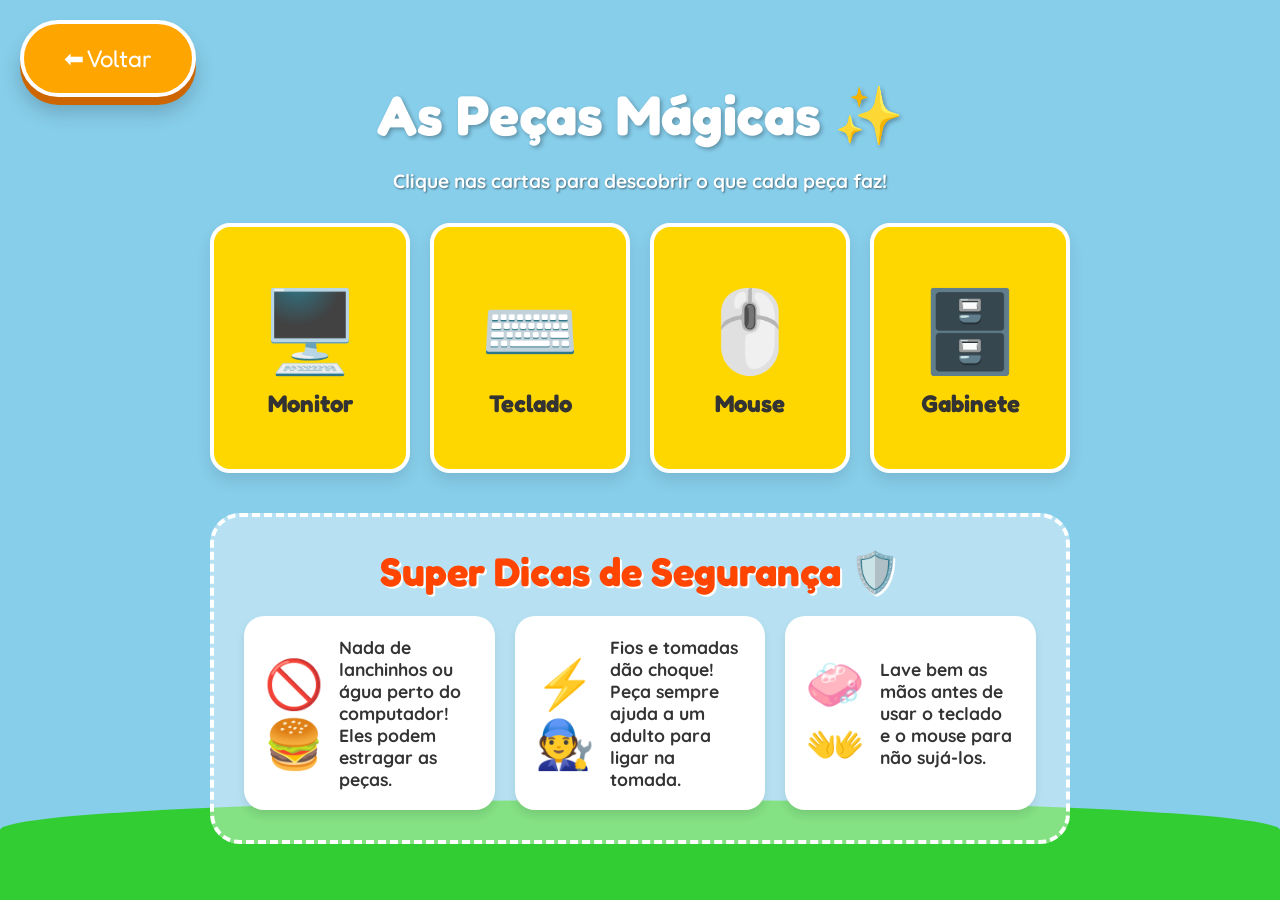
==== computer-basics.html @ 51038aac "feat: Adiciona módulo de Conhecendo o Computador e Dicas" ====
<!DOCTYPE html>
<html lang="pt-BR">
<head>
  <meta charset="UTF-8">
  <meta name="viewport" content="width=device-width, initial-scale=1.0, maximum-scale=1.0, user-scalable=no">
  <title>Conhecendo o Computador - InfoLab Kids</title>
  <link rel="stylesheet" href="css/style.css">
</head>
<body>

  <a href="index.html" class="btn-kid btn-secondary btn-back-fixed">⬅ Voltar</a>

  <div class="basics-container">
    
    <div>
      <h1 class="logo-title" style="margin-bottom: 20px;">As Peças Mágicas ✨</h1>
      <p style="font-size: 1.2rem; font-weight: 700; color: white; text-shadow: 1px 1px 2px rgba(0,0,0,0.5); margin-bottom: 30px;">
        Clique nas cartas para descobrir o que cada peça faz!
      </p>

      <div class="cards-grid">
        
        <!-- Card: Monitor -->
        <div class="flip-card">
          <div class="flip-card-inner">
            <div class="flip-card-front">
              <div class="emoji">🖥️</div>
              <h3>Monitor</h3>
            </div>
            <div class="flip-card-back">
              <p>Eu sou como uma TV! Mostro todos os desenhos e joguinhos para você.</p>
            </div>
          </div>
        </div>

        <!-- Card: Teclado -->
        <div class="flip-card">
          <div class="flip-card-inner">
            <div class="flip-card-front">
              <div class="emoji">⌨️</div>
              <h3>Teclado</h3>
            </div>
            <div class="flip-card-back">
              <p>Tenho muitas letras e números. Uso eles para escrever palavras mágicas!</p>
            </div>
          </div>
        </div>

        <!-- Card: Mouse -->
        <div class="flip-card">
          <div class="flip-card-inner">
            <div class="flip-card-front">
              <div class="emoji">🖱️</div>
              <h3>Mouse</h3>
            </div>
            <div class="flip-card-back">
              <p>Eu sou a sua mão dentro da tela. Comigo você pode clicar e desenhar.</p>
            </div>
          </div>
        </div>

        <!-- Card: Gabinete -->
        <div class="flip-card">
          <div class="flip-card-inner">
            <div class="flip-card-front">
              <div class="emoji">🗄️</div>
              <h3>Gabinete</h3>
            </div>
            <div class="flip-card-back">
              <p>Eu sou o cérebro! Guardo todas as memórias e faço tudo funcionar.</p>
            </div>
          </div>
        </div>

      </div>
    </div>

    <div class="tips-section">
      <h2>Super Dicas de Segurança 🛡️</h2>
      <div class="tips-grid">
        
        <div class="tip-card">
          <div class="tip-emoji">🚫🍔</div>
          <p>Nada de lanchinhos ou água perto do computador! Eles podem estragar as peças.</p>
        </div>

        <div class="tip-card">
          <div class="tip-emoji">⚡🧑‍🔧</div>
          <p>Fios e tomadas dão choque! Peça sempre ajuda a um adulto para ligar na tomada.</p>
        </div>

        <div class="tip-card">
          <div class="tip-emoji">🧼👐</div>
          <p>Lave bem as mãos antes de usar o teclado e o mouse para não sujá-los.</p>
        </div>

      </div>
    </div>

  </div>

  <div class="grass-footer"></div>

  <script src="js/computer-basics.js"></script>
</body>
</html>
---- css/style.css ----
@import url('https://fonts.googleapis.com/css2?family=Fredoka+One&family=Quicksand:wght@600;700&display=swap');

:root {
  --primary-blue: #00BFFF;
  --secondary-blue: #009ACD;
  --bg-sky: #87CEEB;
  --grass-green: #32CD32;
  --button-yellow: #FFD700;
  --button-yellow-hover: #FFC125;
  --button-orange: #FFA500;
  --button-orange-hover: #FF8C00;
  --text-dark: #333333;
  --text-light: #FFFFFF;
}

* {
  box-sizing: border-box;
  margin: 0;
  padding: 0;
}

body {
  font-family: 'Quicksand', sans-serif;
  background-color: var(--bg-sky);
  color: var(--text-dark);
  display: flex;
  flex-direction: column;
  align-items: center;
  min-height: 100vh;
  text-align: center;
  overflow-x: hidden;
}

h1, h2, h3 {
  font-family: 'Fredoka One', cursive;
  margin-bottom: 20px;
  color: var(--text-light);
  text-shadow: 2px 2px 4px rgba(0, 0, 0, 0.3);
}

.container {
  max-width: 800px;
  width: 90%;
  margin: 0 auto;
  padding: 40px 20px;
  background: rgba(255, 255, 255, 0.2);
  border-radius: 30px;
  box-shadow: 0 10px 20px rgba(0,0,0,0.1);
  margin-top: 50px;
}

.logo-title {
  font-size: 3.5rem;
  margin-bottom: 40px;
  animation: bounce 2s infinite;
}

.menu-options {
  display: flex;
  flex-direction: column;
  gap: 20px;
}

.btn-kid {
  display: inline-block;
  text-decoration: none;
  font-family: 'Fredoka One', cursive;
  font-size: 1.5rem;
  padding: 20px 40px;
  border-radius: 50px;
  color: var(--text-dark);
  background-color: var(--button-yellow);
  box-shadow: 0 8px 0 var(--button-orange), 0 15px 20px rgba(0,0,0,0.2);
  transition: all 0.1s ease;
  cursor: pointer;
  border: 4px solid #fff;
  position: relative;
}

.btn-kid:hover {
  background-color: var(--button-yellow-hover);
  transform: translateY(2px);
  box-shadow: 0 6px 0 var(--button-orange), 0 10px 15px rgba(0,0,0,0.2);
}

.btn-kid:active {
  transform: translateY(8px);
  box-shadow: 0 0 0 var(--button-orange), 0 5px 10px rgba(0,0,0,0.2);
}

.btn-secondary {
  background-color: var(--button-orange);
  color: white;
  box-shadow: 0 8px 0 #CD6600, 0 15px 20px rgba(0,0,0,0.2);
}

.btn-secondary:hover {
  background-color: var(--button-orange-hover);
  box-shadow: 0 6px 0 #CD6600, 0 10px 15px rgba(0,0,0,0.2);
}

.btn-secondary:active {
  box-shadow: 0 0 0 #CD6600, 0 5px 10px rgba(0,0,0,0.2);
}

.disabled-btn {
  background-color: #cccccc;
  box-shadow: 0 8px 0 #999999;
  cursor: not-allowed;
  color: #666666;
}
.disabled-btn:hover {
  transform: none;
  background-color: #cccccc;
  box-shadow: 0 8px 0 #999999;
}
.disabled-btn:active {
  transform: none;
  box-shadow: 0 8px 0 #999999;
}

/* Landscape decorations */
.grass-footer {
  position: fixed;
  bottom: 0;
  width: 100%;
  height: 100px;
  background-color: var(--grass-green);
  border-top-left-radius: 50% 30px;
  border-top-right-radius: 50% 30px;
  z-index: -1;
}

/* Animations */
@keyframes bounce {
  0%, 20%, 50%, 80%, 100% {
    transform: translateY(0);
  }
  40% {
    transform: translateY(-20px);
  }
  60% {
    transform: translateY(-10px);
  }
}

/* Mouse Game Specific */
.game-container {
  width: 100vw;
  height: 100vh;
  position: relative;
  overflow: hidden;
  background-color: var(--bg-sky);
}

.scoreboard {
  position: absolute;
  top: 20px;
  right: 30px;
  font-family: 'Fredoka One', cursive;
  font-size: 2rem;
  color: white;
  text-shadow: 2px 2px 0px rgba(0,0,0,0.5);
  background: rgba(0,0,0,0.2);
  padding: 10px 20px;
  border-radius: 20px;
  z-index: 10;
}

.btn-back {
  position: absolute;
  top: 20px;
  left: 30px;
  padding: 10px 20px;
  font-size: 1.2rem;
  z-index: 10;
}

.balloon {
  position: absolute;
  width: 80px;
  height: 100px;
  background-color: red;
  border-radius: 50% 50% 50% 50% / 40% 40% 60% 60%;
  box-shadow: inset -10px -10px 0 rgba(0,0,0,0.1);
  cursor: pointer;
  transition: transform 0.1s;
}

.balloon::after {
  content: '';
  position: absolute;
  bottom: -10px;
  left: 50%;
  transform: translateX(-50%);
  width: 0;
  height: 0;
  border-left: 10px solid transparent;
  border-right: 10px solid transparent;
  border-bottom: 15px solid inherit;
}

.balloon:active {
  transform: scale(0.9);
}

.pop-animation {
  animation: pop 0.2s forwards;
}

@keyframes pop {
  0% { transform: scale(1); opacity: 1; }
  50% { transform: scale(1.5); opacity: 0.8; }
  100% { transform: scale(0); opacity: 0; }
}

@media (max-width: 768px) {
  .logo-title {
    font-size: 2.5rem;
  }
  .btn-kid {
    font-size: 1.2rem;
    padding: 15px 30px;
  }
}

/* --- Computer Basics Module --- */
.basics-container {
  max-width: 900px;
  width: 95%;
  margin: 0 auto;
  padding: 80px 20px 40px; /* space for back btn */
  display: flex;
  flex-direction: column;
  gap: 40px;
}

.cards-grid {
  display: grid;
  grid-template-columns: repeat(auto-fit, minmax(200px, 1fr));
  gap: 20px;
  justify-items: center;
}

/* Flip Card 3D */
.flip-card {
  background-color: transparent;
  width: 200px;
  height: 250px;
  perspective: 1000px;
  cursor: pointer;
}

.flip-card-inner {
  position: relative;
  width: 100%;
  height: 100%;
  text-align: center;
  transition: transform 0.6s;
  transform-style: preserve-3d;
}

.flip-card.flipped .flip-card-inner {
  transform: rotateY(180deg);
}

.flip-card-front, .flip-card-back {
  position: absolute;
  width: 100%;
  height: 100%;
  -webkit-backface-visibility: hidden;
  backface-visibility: hidden;
  border-radius: 20px;
  box-shadow: 0 8px 15px rgba(0,0,0,0.1);
  display: flex;
  flex-direction: column;
  align-items: center;
  justify-content: center;
  padding: 15px;
  border: 4px solid #fff;
}

.flip-card-front {
  background-color: var(--button-yellow);
  color: var(--text-dark);
}

.flip-card-front .emoji {
  font-size: 5rem;
  margin-bottom: 10px;
}

.flip-card-front h3 {
  font-family: 'Fredoka One', cursive;
  color: var(--text-dark);
  text-shadow: none;
  font-size: 1.5rem;
  margin: 0;
}

.flip-card-back {
  background-color: var(--grass-green);
  color: white;
  transform: rotateY(180deg);
}

.flip-card-back p {
  font-size: 1.2rem;
  font-weight: bold;
}

/* Tips Section */
.tips-section {
  background: rgba(255, 255, 255, 0.4);
  padding: 30px;
  border-radius: 30px;
  border: 4px dashed #fff;
}

.tips-section h2 {
  color: #FF4500;
  text-shadow: 2px 2px 0px #fff;
  font-size: 2.5rem;
}

.tips-grid {
  display: grid;
  grid-template-columns: repeat(auto-fit, minmax(250px, 1fr));
  gap: 20px;
  margin-top: 20px;
}

.tip-card {
  background: white;
  padding: 20px;
  border-radius: 20px;
  box-shadow: 0 5px 10px rgba(0,0,0,0.1);
  display: flex;
  align-items: center;
  gap: 15px;
  text-align: left;
}

.tip-card .tip-emoji {
  font-size: 3rem;
}

.tip-card p {
  font-weight: 700;
  color: var(--text-dark);
  font-size: 1.1rem;
}

.btn-back-fixed {
  position: fixed;
  top: 20px;
  left: 20px;
  z-index: 100;
}
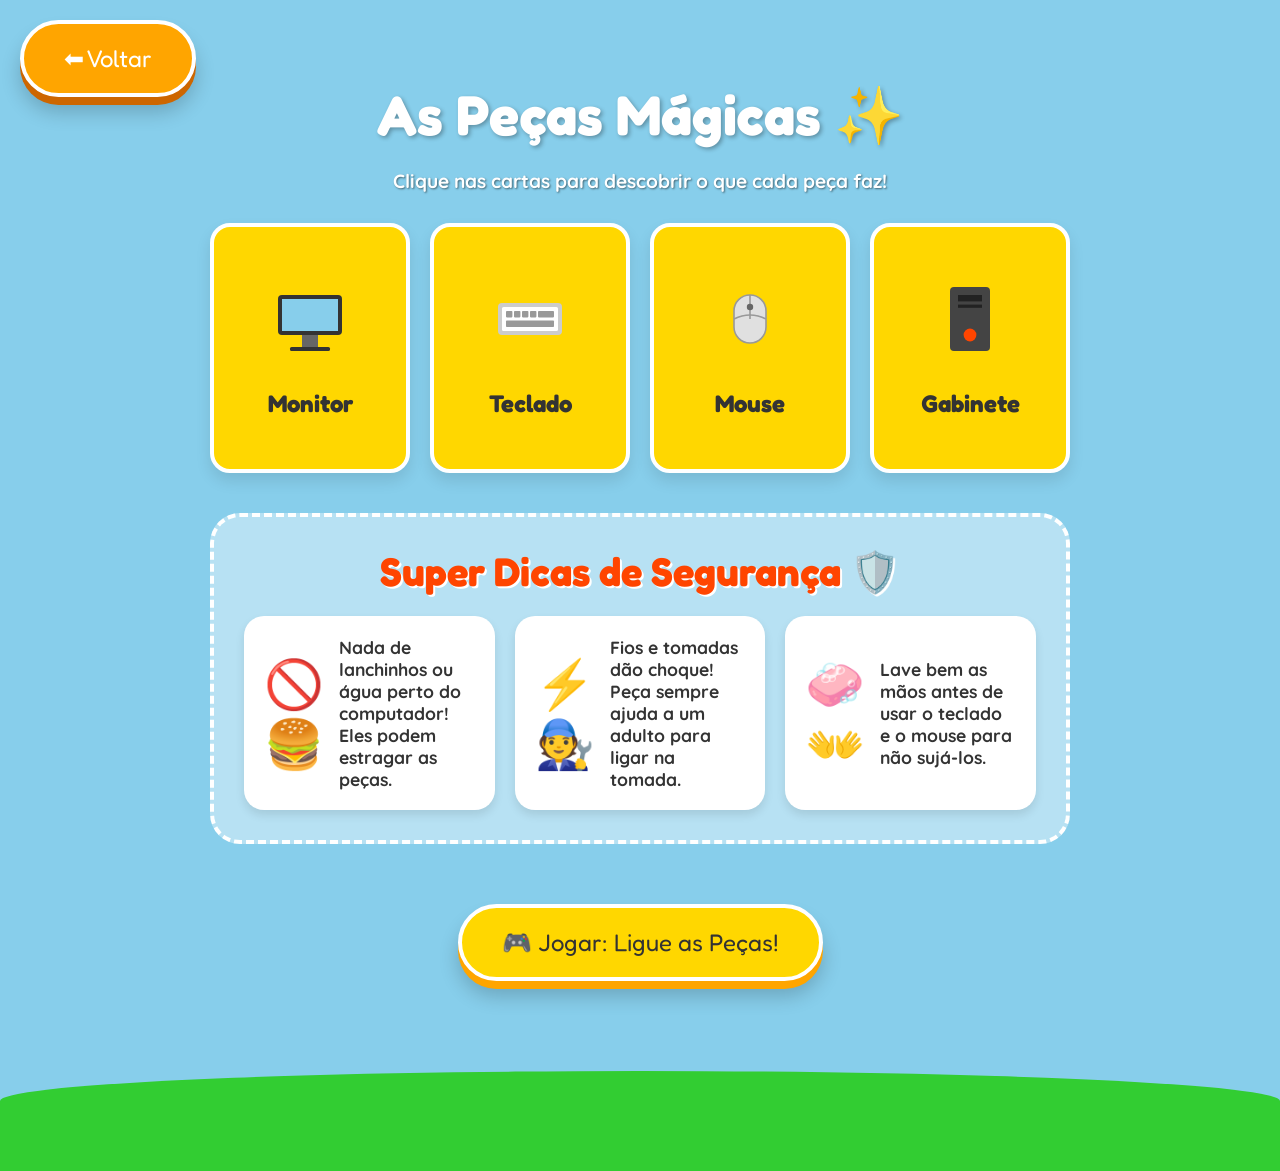
==== commit 92116d5a: "fix: Conserta layout da grama e SVGs. feat: Adiciona minigame Ligar Peças" ====
--- a/computer-basics.html
+++ b/computer-basics.html
@@ -24,7 +24,14 @@
         <div class="flip-card">
           <div class="flip-card-inner">
             <div class="flip-card-front">
-              <div class="emoji">🖥️</div>
+              <div class="emoji">
+                <svg viewBox="0 0 100 100" width="80" height="80">
+                  <rect x="10" y="20" width="80" height="50" rx="5" fill="#333" />
+                  <rect x="15" y="25" width="70" height="40" fill="#87CEEB" />
+                  <rect x="40" y="70" width="20" height="15" fill="#666" />
+                  <rect x="25" y="85" width="50" height="5" rx="2" fill="#333" />
+                </svg>
+              </div>
               <h3>Monitor</h3>
             </div>
             <div class="flip-card-back">
@@ -37,7 +44,18 @@
         <div class="flip-card">
           <div class="flip-card-inner">
             <div class="flip-card-front">
-              <div class="emoji">⌨️</div>
+              <div class="emoji">
+                <svg viewBox="0 0 100 100" width="80" height="80">
+                  <rect x="10" y="30" width="80" height="40" rx="5" fill="#ccc" />
+                  <rect x="15" y="35" width="70" height="30" rx="2" fill="#fff" />
+                  <rect x="20" y="40" width="8" height="8" rx="1" fill="#999" />
+                  <rect x="30" y="40" width="8" height="8" rx="1" fill="#999" />
+                  <rect x="40" y="40" width="8" height="8" rx="1" fill="#999" />
+                  <rect x="50" y="40" width="8" height="8" rx="1" fill="#999" />
+                  <rect x="60" y="40" width="20" height="8" rx="1" fill="#999" />
+                  <rect x="20" y="52" width="60" height="8" rx="1" fill="#999" />
+                </svg>
+              </div>
               <h3>Teclado</h3>
             </div>
             <div class="flip-card-back">
@@ -50,7 +68,14 @@
         <div class="flip-card">
           <div class="flip-card-inner">
             <div class="flip-card-front">
-              <div class="emoji">🖱️</div>
+              <div class="emoji">
+                <svg viewBox="0 0 100 100" width="80" height="80">
+                  <rect x="30" y="20" width="40" height="60" rx="20" fill="#e0e0e0" stroke="#999" stroke-width="2" />
+                  <path d="M 30 50 Q 50 40 70 50" stroke="#999" stroke-width="2" fill="none" />
+                  <line x1="50" y1="20" x2="50" y2="50" stroke="#999" stroke-width="2" />
+                  <circle cx="50" cy="35" r="4" fill="#666" />
+                </svg>
+              </div>
               <h3>Mouse</h3>
             </div>
             <div class="flip-card-back">
@@ -63,7 +88,14 @@
         <div class="flip-card">
           <div class="flip-card-inner">
             <div class="flip-card-front">
-              <div class="emoji">🗄️</div>
+              <div class="emoji">
+                <svg viewBox="0 0 100 100" width="80" height="80">
+                  <rect x="25" y="10" width="50" height="80" rx="5" fill="#444" />
+                  <rect x="35" y="20" width="30" height="8" fill="#222" />
+                  <rect x="35" y="32" width="30" height="4" fill="#222" />
+                  <circle cx="50" cy="70" r="8" fill="#FF4500" />
+                </svg>
+              </div>
               <h3>Gabinete</h3>
             </div>
             <div class="flip-card-back">
@@ -97,6 +129,10 @@
       </div>
     </div>
 
+    <div style="text-align: center; margin-top: 20px;">
+      <a href="match-game.html" class="btn-kid">🎮 Jogar: Ligue as Peças!</a>
+    </div>
+
   </div>
 
   <div class="grass-footer"></div>
--- a/css/style.css
+++ b/css/style.css
@@ -27,6 +27,8 @@
   flex-direction: column;
   align-items: center;
   min-height: 100vh;
+  position: relative;
+  padding-bottom: 150px; /* Space for the grass */
   text-align: center;
   overflow-x: hidden;
 }
@@ -121,7 +123,7 @@
 
 /* Landscape decorations */
 .grass-footer {
-  position: fixed;
+  position: absolute;
   bottom: 0;
   width: 100%;
   height: 100px;
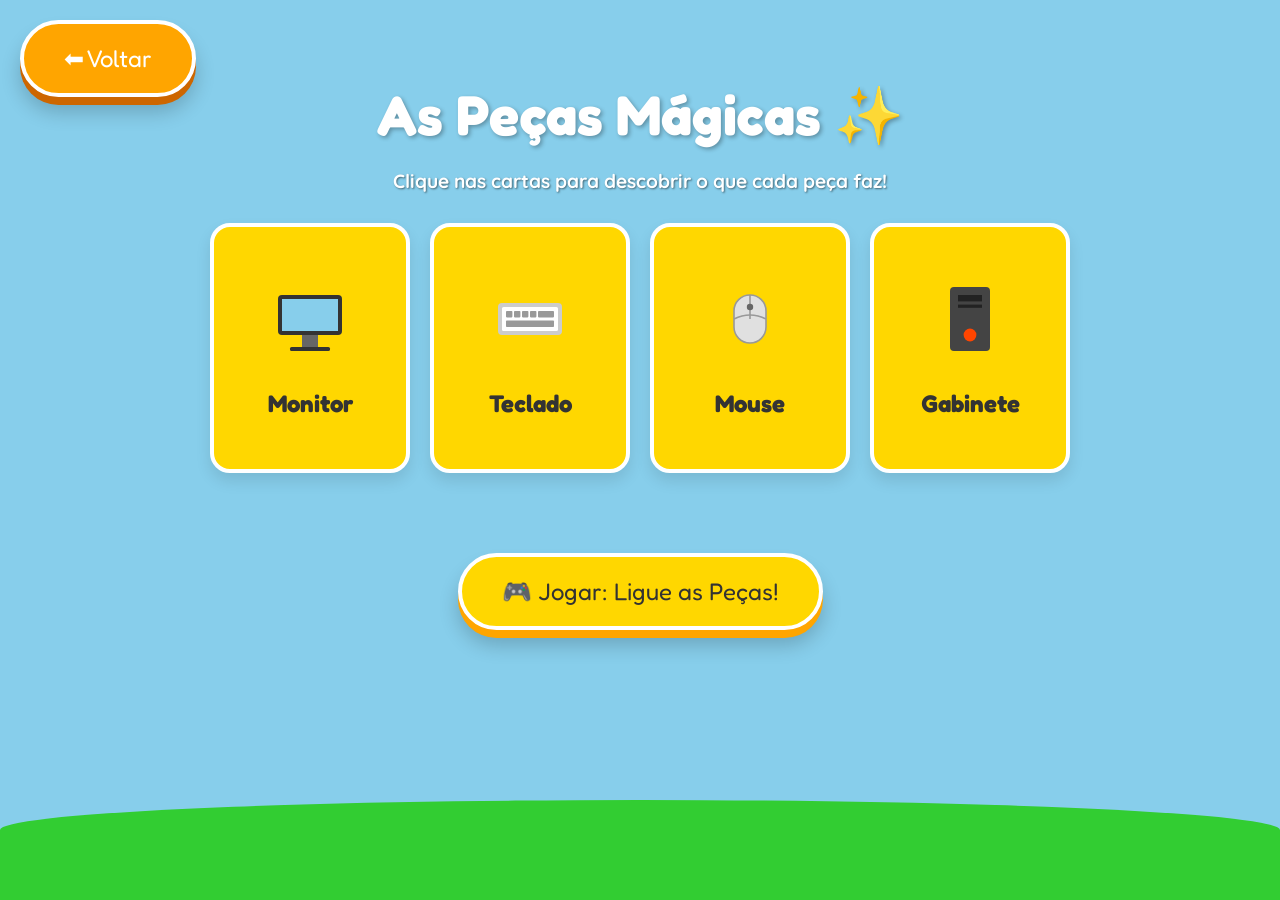
==== commit d003c63d: "refactor: Separa dicas de segurança em uma nova página para evitar rolagem na tela de Conhecendo o C" ====
--- a/computer-basics.html
+++ b/computer-basics.html
@@ -107,29 +107,7 @@
       </div>
     </div>
 
-    <div class="tips-section">
-      <h2>Super Dicas de Segurança 🛡️</h2>
-      <div class="tips-grid">
-        
-        <div class="tip-card">
-          <div class="tip-emoji">🚫🍔</div>
-          <p>Nada de lanchinhos ou água perto do computador! Eles podem estragar as peças.</p>
-        </div>
-
-        <div class="tip-card">
-          <div class="tip-emoji">⚡🧑‍🔧</div>
-          <p>Fios e tomadas dão choque! Peça sempre ajuda a um adulto para ligar na tomada.</p>
-        </div>
-
-        <div class="tip-card">
-          <div class="tip-emoji">🧼👐</div>
-          <p>Lave bem as mãos antes de usar o teclado e o mouse para não sujá-los.</p>
-        </div>
-
-      </div>
-    </div>
-
-    <div style="text-align: center; margin-top: 20px;">
+    <div style="text-align: center; margin-top: 40px;">
       <a href="match-game.html" class="btn-kid">🎮 Jogar: Ligue as Peças!</a>
     </div>
 
--- a/css/style.css
+++ b/css/style.css
@@ -359,3 +359,21 @@
   left: 20px;
   z-index: 100;
 }
+
+/* --- Keyboard Game --- */
+.falling-letter {
+  position: absolute;
+  width: 80px;
+  height: 80px;
+  background-color: var(--button-yellow);
+  color: var(--text-dark);
+  font-family: 'Fredoka One', cursive;
+  font-size: 3.5rem;
+  display: flex;
+  justify-content: center;
+  align-items: center;
+  border-radius: 20px;
+  border: 4px solid #fff;
+  box-shadow: 0 8px 15px rgba(0,0,0,0.2);
+  text-transform: uppercase;
+}
